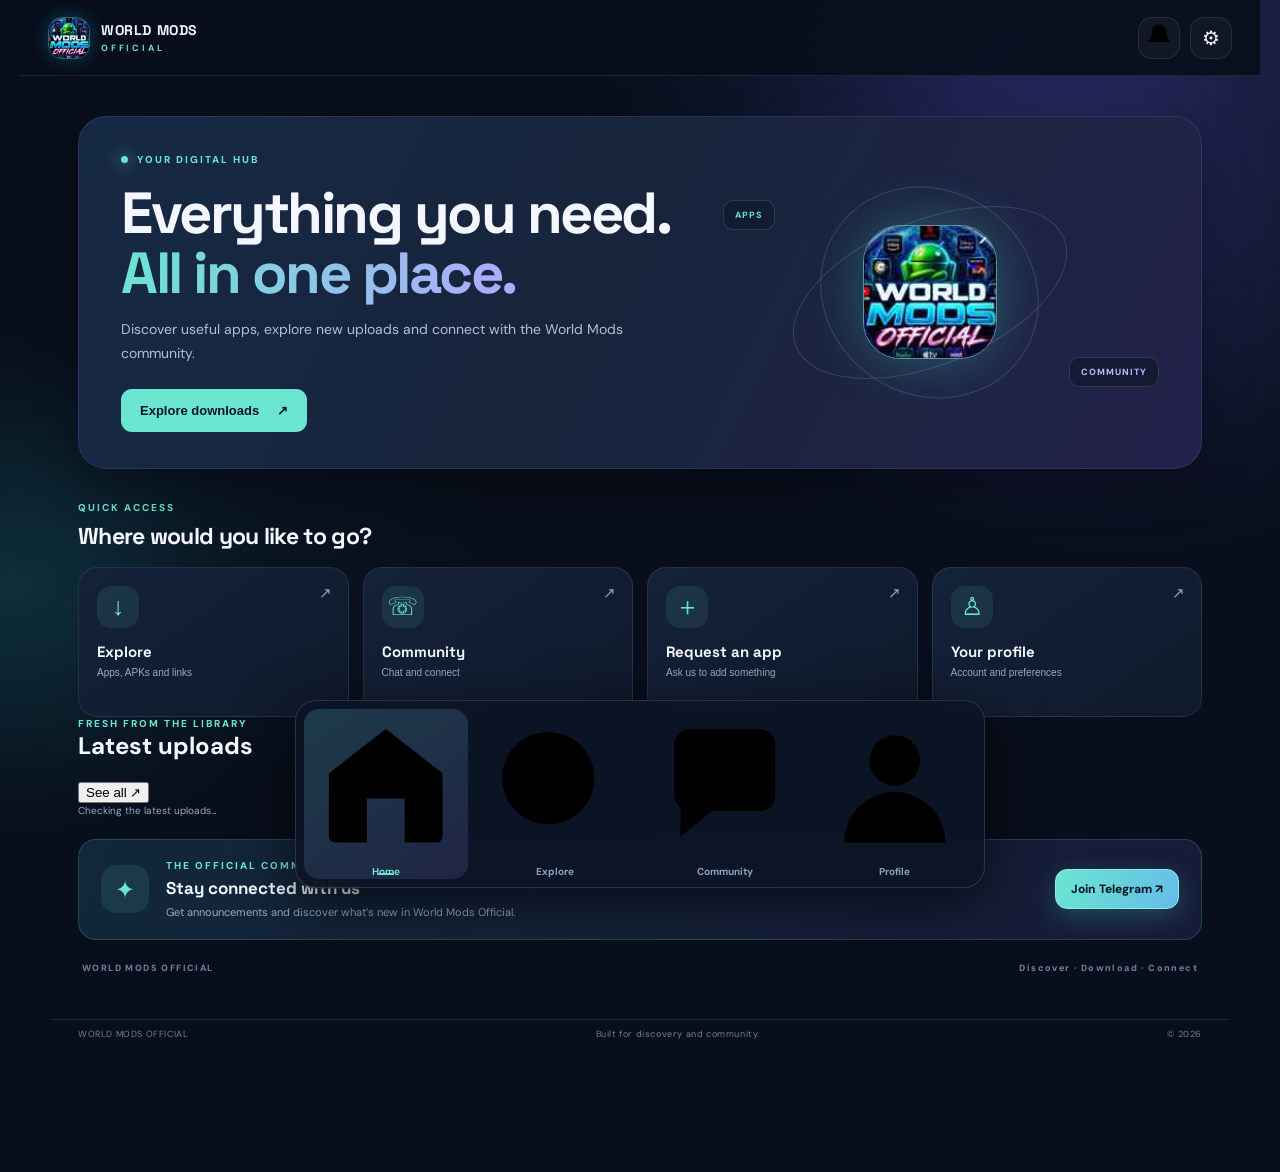
==== index.html @ 39378e42 "Add latest uploads and refined app navigation icons" ====
<!doctype html>
<html lang="en">
<head>
<meta charset="utf-8">
<meta name="viewport" content="width=device-width,initial-scale=1,viewport-fit=cover">
<meta name="theme-color" content="#0b1020">
<meta name="description" content="World Mods Official — discover apps, Android downloads, community and updates.">
<meta name="mobile-web-app-capable" content="yes">
<meta name="apple-mobile-web-app-capable" content="yes">
<meta name="apple-mobile-web-app-status-bar-style" content="black-translucent">
<title>World Mods Official</title>
<link rel="icon" href="favicon.svg" type="image/svg+xml">
<link rel="apple-touch-icon" href="icons/icon-192.png">
<link rel="manifest" href="./manifest.json">
<link rel="stylesheet" href="styles.css">
<link rel="stylesheet" href="pwa.css">
<link rel="stylesheet" href="community.css">
<link rel="stylesheet" href="app-shell.css?v=1">
</head>
<body class="app-experience">
<div class="glow glow-a"></div><div class="glow glow-b"></div>
<header class="app-topbar">
  <a class="app-brand" href="#home" aria-label="World Mods Official home" data-open-tab="home">
    <img src="favicon.svg" alt="" class="brand-avatar">
    <span><b>WORLD MODS</b><small>OFFICIAL</small></span>
  </a>
  <div class="topbar-actions">
    <button class="icon-action notification-action" id="top-notifications" type="button" aria-label="Open notifications" data-open-tab="profile"><svg viewBox="0 0 24 24" aria-hidden="true"><path d="M18 9a6 6 0 0 0-12 0c0 7-3 7-3 9h18c0-2-3-2-3-9M10 21h4"/></svg><span id="notification-count" class="notification-count" hidden></span></button>
    <button class="icon-action admin-shortcut" type="button" aria-label="Admin login" onclick="location.href='https://world-mods-official-api.ashut7836.workers.dev/admin'"><span>⚙</span></button>
    <button id="install-app" class="install-button" type="button" hidden>Install</button>
  </div>
</header>

<main class="app-main">
  <div id="global-shoutout" class="global-shoutout-host"></div>

  <section id="home-view" class="app-screen active" aria-labelledby="home-title">
    <div class="welcome-panel">
      <div class="welcome-copy">
        <span class="eyebrow"><i class="status-dot"></i> YOUR DIGITAL HUB</span>
        <h1 id="home-title">Everything you need.<br><span>All in one place.</span></h1>
        <p>Discover useful apps, explore new uploads and connect with the World Mods community.</p>
        <button class="primary-button" type="button" data-open-tab="explore">Explore downloads <span>↗</span></button>
      </div>
      <div class="welcome-art" aria-hidden="true">
        <div class="welcome-orbit orbit-one"></div><div class="welcome-orbit orbit-two"></div>
        <img src="favicon.svg" alt="" class="welcome-logo">
        <span class="orbit-label label-apps">APPS</span><span class="orbit-label label-community">COMMUNITY</span>
      </div>
    </div>

    <div class="section-heading">
      <div><span class="eyebrow">QUICK ACCESS</span><h2>Where would you like to go?</h2></div>
    </div>
    <div class="quick-grid">
      <button class="quick-tile" type="button" data-open-tab="explore"><span class="quick-icon">↓</span><b>Explore</b><small>Apps, APKs and links</small><span class="tile-arrow">↗</span></button>
      <button class="quick-tile" type="button" data-open-tab="community"><span class="quick-icon">☏</span><b>Community</b><small>Chat and connect</small><span class="tile-arrow">↗</span></button>
      <button class="quick-tile" type="button" data-open-tab="community" data-community-subtab="requests"><span class="quick-icon">＋</span><b>Request an app</b><small>Ask us to add something</small><span class="tile-arrow">↗</span></button>
      <button class="quick-tile" type="button" data-open-tab="profile"><span class="quick-icon">♙</span><b>Your profile</b><small>Account and preferences</small><span class="tile-arrow">↗</span></button>
    </div>

    <section class="home-latest">
      <div class="home-latest-heading"><div><span class="eyebrow">FRESH FROM THE LIBRARY</span><h2>Latest uploads</h2></div><button class="text-action" type="button" data-open-tab="explore">See all ↗</button></div>
      <div id="home-latest-list" class="home-latest-list"><p class="community-muted">Checking the latest uploads…</p></div>
    </section>
    <section class="home-highlight">
      <div class="highlight-icon">✦</div>
      <div class="highlight-copy"><span class="eyebrow">THE OFFICIAL COMMUNITY</span><h2>Stay connected with us</h2><p>Get announcements and discover what’s new in World Mods Official.</p></div>
      <a href="https://t.me/WORLDMODSOFFICIAI" target="_blank" rel="noopener noreferrer" class="telegram-join">Join Telegram ↗</a>
    </section>
    <div class="home-footnote"><span>WORLD MODS OFFICIAL</span><span>Discover · Download · Connect</span></div>
  </section>

  <section id="explore-view" class="app-screen" aria-labelledby="explore-title">
    <div class="screen-heading">
      <span class="eyebrow">DISCOVER SOMETHING NEW</span>
      <h1 id="explore-title">Explore <span>downloads.</span></h1>
      <p>Find apps, APKs, videos and useful links from the library.</p>
    </div>
    <section id="library" class="library">
      <div class="section-head"><div><div class="eyebrow">THE LIBRARY</div><h2>All uploads</h2><p class="muted">Search, filter and find what you need.</p></div><span id="item-count" class="count">Loading…</span></div>
      <div class="toolbar">
        <label class="search"><span>⌕</span><input id="search" type="search" placeholder="Search apps and videos…" autocomplete="off"></label>
        <div class="extra-filters"><label for="category-filter">Category</label><select id="category-filter"><option value="">All categories</option></select><label for="android-filter">Android</label><input id="android-filter" type="search" placeholder="e.g. 8.0+" autocomplete="off"></div>
        <label class="sort-label">Sort <select id="sort-items"><option value="newest">Newest</option><option value="popular">Most downloaded</option><option value="az">A–Z</option></select></label>
        <div class="filters"><button class="filter active" data-filter="all" type="button">All</button><button class="filter" data-filter="app" type="button">Apps</button><button class="filter" data-filter="video" type="button">Videos</button><button class="filter" data-filter="link" type="button">Links</button></div>
      </div>
      <div id="library-grid" class="grid"><div class="empty"><h3>Loading World Mods Official…</h3><p>Getting the latest uploads.</p></div></div>
    </section>
    <div class="safety">Download only files and apps you trust. World Mods Official does not independently certify third-party files.</div>
  </section>

  <section id="community-view" class="app-screen" aria-labelledby="community-title">
    <div class="screen-heading community-screen-heading"><span class="eyebrow">MEET · SHARE · REQUEST</span><h1 id="community-title">Community<span>.</span></h1><p>Connect with members and follow official updates.</p></div>
    <section id="community-auth" class="community-panel community-auth">
      <div class="eyebrow">MEMBER ACCESS</div><h2>Welcome to the community</h2><p>Log in or create an account to chat, request apps and follow your activity.</p>
      <div class="community-tabs"><button id="tab-login" class="active" type="button">Log in</button><button id="tab-register" type="button">Create account</button></div>
      <form id="community-auth-form">
        <div class="community-field"><label for="community-username">Username</label><input id="community-username" name="username" minlength="3" maxlength="20" pattern="[A-Za-z0-9_]+" autocomplete="username" required placeholder="YourUsername"></div>
        <div class="community-field"><label for="community-pin">Private 6-digit PIN</label><input id="community-pin" name="pin" type="password" inputmode="numeric" minlength="6" maxlength="6" pattern="[0-9]{6}" autocomplete="current-password" required placeholder="••••••"></div>
        <button id="auth-submit" class="community-primary" type="submit">Log in</button><p id="auth-status" class="community-status" role="status"></p>
      </form>
      <p class="community-muted">Keep your PIN private. Do not reuse a bank, phone or other important PIN.</p>
    </section>

    <section id="member-area" class="hidden">
      <div class="member-bar">
        <div class="member-id"><div id="member-avatar" class="member-avatar">M</div><div><strong id="member-name">Member</strong><small id="member-details">Member account</small></div><span id="member-role" class="role-chip">Member</span></div>
        <div class="community-actions"><a id="community-admin-link" class="community-secondary hidden" href="https://world-mods-official-api.ashut7836.workers.dev/community-admin">Admin tools</a><button id="community-logout" class="community-secondary" type="button">Log out</button></div>
      </div>

      <div class="community-subnav" role="tablist" aria-label="Community sections">
        <button class="community-subtab active" type="button" data-community-view="discussion">Discussion</button>
        <button class="community-subtab" type="button" data-community-view="requests">App requests</button>
        <button class="community-subtab" type="button" data-community-view="feedback">Report a problem</button>
      </div>

      <div id="community-discussion-view" class="community-subscreen active">
        <section class="community-panel chat-panel">
          <div class="community-section-title"><div><div class="eyebrow">PUBLIC ROOM</div><h2>Community chat</h2></div><span id="online-note" class="community-muted">Shared room</span></div>
          <p>Share questions, ideas and updates. Be respectful and never post private information.</p>
          <div id="chat-feed" class="chat-feed" aria-live="polite"><div class="chat-empty">Loading messages…</div></div>
          <form id="message-form" class="chat-composer"><div class="community-field"><label class="visually-hidden" for="message-text">Write a message</label><textarea id="message-text" maxlength="500" rows="2" placeholder="Write a message…" required></textarea></div><div class="composer-bottom"><span class="community-muted">500 characters max · 4-second cooldown</span><button id="send-message" class="community-primary" type="submit">Send ↗</button></div><p id="message-status" class="community-status" role="status"></p></form>
        </section>
      </div>

      <div id="community-requests-view" class="community-subscreen">
        <section class="community-panel"><div class="eyebrow">REQUEST BOARD</div><h2>Request an app</h2><p>Tell us what app or resource you are looking for. Requests are reviewed before anything is added.</p>
          <form id="request-form"><div class="community-field"><label for="request-title">App or resource name</label><input id="request-title" maxlength="120" required placeholder="App name"></div><div class="community-field"><label for="request-details">Details (optional)</label><textarea id="request-details" maxlength="500" rows="3" placeholder="Version, platform or details"></textarea></div><button class="community-primary" type="submit">Submit request</button><p id="request-status" class="community-status" role="status"></p></form>
          <div id="my-requests" class="my-requests"></div>
        </section>
      </div>

      <div id="community-feedback-view" class="community-subscreen">
        <section class="community-panel"><div class="eyebrow">HELP US IMPROVE</div><h2>Report a problem</h2><p>Report broken download links, incorrect app information or issues with the site. Do not include personal details.</p>
          <form id="problem-form"><div class="community-field"><label for="problem-title">What is the problem?</label><input id="problem-title" maxlength="120" required placeholder="Short description"></div><div class="community-field"><label for="problem-details">Details</label><textarea id="problem-details" maxlength="600" rows="4" required placeholder="Tell us what needs fixing"></textarea></div><button class="community-primary" type="submit">Send report</button><p id="problem-status" class="community-status" role="status"></p></form>
        </section>
      </div>
    </section>
  </section>

  <section id="profile-view" class="app-screen" aria-labelledby="profile-title">
    <div class="screen-heading"><span class="eyebrow">YOUR SPACE</span><h1 id="profile-title">Your <span>profile.</span></h1><p>Manage your account, preferences and official notifications.</p></div>
    <section id="profile-signin-card" class="profile-card profile-signin"><div class="profile-avatar">W</div><div><h2>Sign in to your account</h2><p>Join the community to manage your profile and notification preferences.</p><button class="community-primary" type="button" data-open-tab="community">Open community sign in</button></div></section>
    <section id="profile-account-card" class="profile-card hidden"><div class="profile-avatar" id="profile-avatar">M</div><div class="profile-account-copy"><span class="eyebrow">SIGNED IN MEMBER</span><h2 id="profile-username">Member</h2><p id="profile-account-meta">Community account</p><span class="role-chip" id="profile-role">Member</span></div><div class="profile-account-actions"><button class="community-secondary" type="button" data-open-tab="community">Community</button><a id="profile-admin-link" class="community-secondary hidden" href="https://world-mods-official-api.ashut7836.workers.dev/community-admin">Admin tools</a></div></section>

    <section class="profile-card">
      <div class="profile-section-head"><div><span class="eyebrow">YOUR PREFERENCES</span><h2>Notifications</h2><p>Choose which official updates appear in your notification centre on this device.</p></div><span class="profile-bell">♧</span></div>
      <div class="preference-list">
        <label class="preference-row"><span><b>New app uploads</b><small>When a new app or download is added</small></span><input id="pref-apps" type="checkbox" checked></label>
        <label class="preference-row"><span><b>Official shoutouts</b><small>Announcements published by the owner</small></span><input id="pref-shoutouts" type="checkbox" checked></label>
        <label class="preference-row"><span><b>Important app updates</b><small>Important catalogue and service updates</small></span><input id="pref-updates" type="checkbox" checked></label>
        <label class="preference-row"><span><b>Community discussions</b><small>Chat activity (off by default)</small></span><input id="pref-discussions" type="checkbox"></label>
      </div>
      <p id="preferences-status" class="community-status" role="status">Your choices are saved on this device.</p>
    </section>

    <section class="profile-card notification-card"><div class="profile-section-head"><div><span class="eyebrow">YOUR INBOX</span><h2>Notification centre</h2><p>Official announcements and upload alerts.</p></div><span class="profile-bell">✦</span></div><div id="notification-list"><p class="community-muted">Log in to view your notifications.</p></div></section>
    <div class="profile-note">Account security: keep your PIN private. Notifications are in-app only; browser or Android push notifications are not enabled yet.</div>
  </section>
</main>

<nav class="bottom-nav" aria-label="Main navigation">
  <button type="button" class="bottom-nav-item active" data-open-tab="home" aria-current="page"><svg class="nav-icon" viewBox="0 0 24 24" aria-hidden="true"><path d="m3 10 9-7 9 7v10a1 1 0 0 1-1 1h-5v-7H9v7H4a1 1 0 0 1-1-1z"/></svg><b>Home</b></button>
  <button type="button" class="bottom-nav-item" data-open-tab="explore"><svg class="nav-icon" viewBox="0 0 24 24" aria-hidden="true"><circle cx="10.8" cy="10.8" r="7.3"/><path d="m16.2 16.2 4.5 4.5M10.8 7v7.6M7 10.8h7.6"/></svg><b>Explore</b></button>
  <button type="button" class="bottom-nav-item" data-open-tab="community"><svg class="nav-icon" viewBox="0 0 24 24" aria-hidden="true"><path d="M4 5.5A2.5 2.5 0 0 1 6.5 3h11A2.5 2.5 0 0 1 20 5.5v8a2.5 2.5 0 0 1-2.5 2.5H10l-5 4v-4.5a2.5 2.5 0 0 1-1-2z"/></svg><b>Community</b></button>
  <button type="button" class="bottom-nav-item" data-open-tab="profile"><svg class="nav-icon" viewBox="0 0 24 24" aria-hidden="true"><circle cx="12" cy="8" r="4"/><path d="M4 21a8 8 0 0 1 16 0"/></svg><b>Profile</b></button>
</nav>

<footer class="app-footer"><span>WORLD MODS OFFICIAL</span><span>Built for discovery and community.</span><span>© <span id="year"></span></span></footer>
<script src="app.js?v=app-shell-1"></script>
<script src="community.js?v=app-shell-1"></script>
<script src="shoutout.js?v=2"></script>
<script src="app-shell.js?v=1"></script>
<script src="pwa.js?v=1"></script>
</body>
</html>
---- styles.css ----
@import url('https://fonts.googleapis.com/css2?family=DM+Sans:wght@400;500;600;700;800&family=Space+Grotesk:wght@500;600;700&display=swap');
:root{--bg:#0b1020;--panel:#141d32;--panel2:#1b2741;--text:#f4f7ff;--muted:#9ba8c2;--line:#ffffff19;--cyan:#69e5d0;--violet:#9b8cff;--good:#87e7bd;--danger:#ff929c}*{box-sizing:border-box}html{scroll-behavior:smooth}body{margin:0;background:var(--bg);color:var(--text);font-family:'DM Sans',sans-serif;min-height:100vh;overflow-x:hidden}a{color:inherit;text-decoration:none}.glow{position:absolute;z-index:-1;filter:blur(90px);opacity:.17;border-radius:50%;pointer-events:none}.glow-a{width:390px;height:390px;background:#6655ff;right:5%;top:30px}.glow-b{width:270px;height:270px;background:#20c6bb;left:-120px;top:450px}.topbar{height:76px;max-width:1180px;margin:auto;padding:0 28px;display:flex;align-items:center;justify-content:space-between;border-bottom:1px solid var(--line)}.brand{display:flex;align-items:center;gap:10px;font:600 17px 'Space Grotesk';letter-spacing:.4px}.brand b{color:var(--cyan)}.brand-icon{width:35px;height:35px;border-radius:11px;display:grid;place-items:center;background:linear-gradient(140deg,var(--cyan),var(--violet));color:#101528;font-size:21px;font-weight:800}.topbar nav{display:flex;align-items:center;gap:28px;color:var(--muted);font-size:13px;font-weight:700}.topbar nav a:hover{color:var(--text)}.nav-button{padding:10px 14px;border:1px solid var(--line);border-radius:10px;color:var(--text)}main{max-width:1124px;margin:auto;padding:0 28px}.hero{min-height:430px;display:grid;grid-template-columns:1fr 1fr;align-items:center;padding:45px 0}.eyebrow{font-size:10px;letter-spacing:2px;font-weight:800;color:var(--cyan);display:flex;align-items:center;gap:9px}.dot{width:7px;height:7px;border-radius:50%;background:var(--cyan);box-shadow:0 0 13px var(--cyan)}h1,h2,h3,p{margin-top:0}h1{font:700 clamp(49px,6vw,70px)/1.02 'Space Grotesk';letter-spacing:-3px;margin:20px 0}h1 span{background:linear-gradient(100deg,var(--cyan),#a69aff);background-clip:text;color:transparent}.hero-copy{max-width:430px;color:var(--muted);font-size:16px;line-height:1.7;margin-bottom:25px}.primary-button{display:inline-flex;gap:24px;align-items:center;background:var(--cyan);color:#091523;padding:14px 19px;border-radius:11px;font-size:13px;font-weight:800}.hero-art{height:320px;position:relative;display:grid;place-items:center}.ring{position:absolute;border:1px solid #b5c2eb33;border-radius:50%;transform:rotate(-18deg)}.ring-one{width:310px;height:180px}.ring-two{width:390px;height:240px;transform:rotate(42deg)}.app-card{width:175px;height:205px;border:1px solid #ffffff30;border-radius:27px;background:linear-gradient(145deg,#293653,#111a2f);box-shadow:0 24px 80px #0008;display:flex;flex-direction:column;align-items:center;justify-content:center;transform:rotate(-7deg)}.app-mark{width:82px;height:82px;border-radius:24px;display:grid;place-items:center;background:linear-gradient(140deg,var(--cyan),var(--violet));color:#10162a;font:800 28px 'Space Grotesk'}.mini-lines{display:flex;gap:5px;margin:17px 0 9px}.mini-lines i{height:4px;width:25px;border-radius:9px;background:#a5b3d5}.mini-lines i:nth-child(2){width:15px;background:var(--cyan)}.app-card small{font-size:9px;letter-spacing:2px;color:#c2cce0;font-weight:800}.float-tag{position:absolute;padding:10px 14px;border:1px solid #ffffff25;border-radius:11px;background:#172139e8;box-shadow:0 12px 30px #0005;font-size:11px;color:var(--cyan);font-weight:800}.tag-app{top:40px;left:12%}.tag-video{right:4%;top:100px;color:#b9aaff}.tag-link{bottom:30px;left:20%;color:#ffbd7a}.library{padding:42px 0 65px;border-top:1px solid var(--line)}.section-head{display:flex;align-items:end;justify-content:space-between;margin-bottom:23px}.section-head h2,.about h2{font:700 30px 'Space Grotesk';letter-spacing:-1px;margin:9px 0 7px}.muted{color:var(--muted);font-size:13px;line-height:1.7;margin:0}.count{font-size:11px;color:var(--muted);padding:8px 11px;border:1px solid var(--line);border-radius:20px;white-space:nowrap}.toolbar{display:flex;align-items:center;justify-content:space-between;gap:15px;margin-bottom:20px}.search{height:46px;display:flex;align-items:center;gap:10px;flex:1;max-width:460px;padding:0 14px;background:var(--panel);border:1px solid var(--line);border-radius:11px;color:var(--muted)}.search span{font-size:22px}.search input{width:100%;border:0;outline:0;background:transparent;color:var(--text);font:13px 'DM Sans'}.filters{display:flex;gap:4px;background:var(--panel);padding:4px;border:1px solid var(--line);border-radius:11px}.filter{border:0;background:transparent;color:var(--muted);padding:9px 14px;border-radius:8px;font:700 11px 'DM Sans';cursor:pointer}.filter.active{background:#293550;color:var(--text)}.grid{display:grid;grid-template-columns:repeat(3,minmax(0,1fr));gap:16px}.media-card{background:linear-gradient(150deg,#19243c,#10182a);border:1px solid var(--line);border-radius:16px;padding:17px;min-width:0}.card-top{display:flex;justify-content:space-between;align-items:center;margin-bottom:15px}.type-icon{width:42px;height:42px;border-radius:12px;display:grid;place-items:center;background:#69e5d018;color:var(--cyan);font-size:21px}.type-icon.video{background:#9b8cff1c;color:#b6aaff}.tag{font-size:9px;font-weight:800;letter-spacing:1px;color:var(--cyan);background:#69e5d014;padding:6px 9px;border-radius:20px}.tag.video{color:#b7aaff;background:#9b8cff16}.card-title{font:700 17px 'Space Grotesk';margin:0 0 7px;overflow-wrap:anywhere}.card-desc{font-size:12px;line-height:1.6;color:var(--muted);min-height:38px;margin:0 0 14px}.card-video{width:100%;aspect-ratio:16/9;background:#080d18;border-radius:10px;margin-bottom:12px}.card-meta{display:flex;justify-content:space-between;gap:8px;color:#8290ab;font-size:10px;border-top:1px solid var(--line);padding-top:11px;margin-bottom:13px}.card-action{display:block;width:100%;text-align:center;border-radius:9px;padding:11px;background:var(--cyan);color:#091523;font:800 11px 'DM Sans'}.empty{grid-column:1/-1;min-height:190px;border:1px dashed #ffffff30;border-radius:16px;display:flex;flex-direction:column;align-items:center;justify-content:center;text-align:center;padding:25px;color:var(--muted)}.empty h3{font:600 16px 'Space Grotesk';color:var(--text);margin:0 0 6px}.empty p{font-size:12px;margin:0}.setup-note{margin-top:15px;padding:13px;border:1px solid #e6b95a55;background:#e6b95a12;border-radius:10px;color:#e9d49d;font-size:12px}.hidden{display:none!important}.about{display:flex;gap:20px;align-items:flex-start;border:1px solid var(--line);border-radius:19px;padding:26px;background:linear-gradient(110deg,#172139,#121a2d);margin-bottom:58px}.about-symbol{width:44px;height:44px;flex:none;display:grid;place-items:center;border-radius:13px;background:#69e5d018;color:var(--cyan);font-size:23px}.about h2{font-size:22px}.about p{max-width:650px}footer{max-width:1124px;margin:auto;padding:20px 28px 16px;border-top:1px solid var(--line);display:flex;align-items:center;justify-content:space-between;gap:14px;color:#74819a;font-size:10px}.safety{text-align:center;padding:12px 18px;background:#0e1526;color:#8794ad;font-size:10px}.admin-wrap{max-width:760px;margin:42px auto;padding:0 22px}.admin-head{display:flex;justify-content:space-between;align-items:center;margin-bottom:20px}.admin-head a{color:var(--cyan);font-size:12px}.panel{background:var(--panel);border:1px solid var(--line);border-radius:18px;padding:24px;margin-bottom:18px}.panel h2{font:700 22px 'Space Grotesk';margin:0 0 7px}.panel>p{font-size:13px;color:var(--muted);line-height:1.6}.field{display:flex;flex-direction:column;gap:7px;margin-bottom:14px}.field label{font-size:11px;color:#bdc8dd;font-weight:700}.field input,.field textarea,.field select{width:100%;border:1px solid var(--line);border-radius:9px;padding:12px;background:#0c1324;color:var(--text);font:13px 'DM Sans';outline:0}.field textarea{min-height:85px;resize:vertical}.form-grid{display:grid;grid-template-columns:1fr 1fr;gap:13px}.full{grid-column:1/-1}.hint{font-size:10px;color:#8190aa;line-height:1.5}.button-row{display:flex;gap:10px;flex-wrap:wrap}.solid-btn,.outline-btn{border:0;border-radius:9px;padding:12px 16px;background:var(--cyan);color:#091523;font:800 12px 'DM Sans';cursor:pointer}.outline-btn{background:transparent;border:1px solid var(--line);color:var(--text)}.status{font-size:12px;color:var(--muted);margin-top:12px;min-height:18px}.status.error{color:var(--danger)}.status.success{color:var(--good)}.notice{font-size:11px;color:#e5be76;background:#e5be7610;border:1px solid #e5be7633;border-radius:9px;padding:12px;line-height:1.6;margin:12px 0}.admin-list{border-top:1px solid var(--line);margin-top:22px;padding-top:16px}.admin-item{display:flex;justify-content:space-between;gap:12px;align-items:center;padding:12px 0;border-bottom:1px solid var(--line)}.admin-item strong{display:block;font-size:12px}.admin-item small{color:var(--muted);font-size:10px}.delete-btn{background:#ff929c16;color:#ff9da6;border:1px solid #ff929c35;border-radius:8px;padding:8px 11px;font-size:10px;font-weight:700;cursor:pointer}
@media(max-width:760px){.hero{grid-template-columns:1fr;padding-top:48px}.hero-art{height:260px;max-width:470px;width:100%;margin:auto}.grid{grid-template-columns:repeat(2,minmax(0,1fr))}.section-head{align-items:flex-start;gap:12px}.about{margin-bottom:38px}footer{flex-wrap:wrap}.admin-wrap{margin:22px auto}}
@media(max-width:500px){.topbar{height:67px;padding:0 17px}.topbar nav{gap:12px;font-size:11px}.nav-button{padding:8px 10px}main{padding:0 17px}.hero{padding:42px 0 28px}h1{font-size:51px}.hero-copy{font-size:14px}.hero-art{height:230px}.ring-one{width:255px}.ring-two{width:310px}.app-card{transform:scale(.86) rotate(-7deg)}.tag-app{left:3%;top:20px}.tag-video{right:0;top:74px}.tag-link{left:12%;bottom:15px}.library{padding:33px 0 48px}.section-head h2{font-size:25px}.section-head .muted{font-size:11px}.count{font-size:9px;padding:7px 8px}.toolbar{align-items:stretch;flex-direction:column}.search{max-width:none}.filters{align-self:flex-start}.grid{grid-template-columns:1fr}.about{padding:19px;gap:13px}.about h2{font-size:19px}footer{padding:19px 17px;justify-content:flex-start}footer>span:nth-child(2){order:3;width:100%}.panel{padding:18px}.form-grid{grid-template-columns:1fr}.full{grid-column:auto}.admin-head{align-items:flex-start}}
.brand-avatar{width:42px;height:42px;object-fit:cover;border-radius:50%;border:1px solid #6ee7ff88;box-shadow:0 0 18px #12c8ff44}.hero-logo{width:min(260px,72%);aspect-ratio:1;object-fit:cover;border-radius:50%;border:2px solid #6ee7ff99;box-shadow:0 0 55px #00bfff55;z-index:2}.hero-art .ring{opacity:.35}@media(max-width:500px){.brand-avatar{width:36px;height:36px}.brand{font-size:14px;gap:8px}.hero-logo{width:190px}}


/* Featured Telegram community banner */
.telegram-feature{position:relative;isolation:isolate;overflow:hidden;margin:0 0 46px;border:1px solid #69e5d04a;border-radius:22px;background:linear-gradient(112deg,#12243a 0%,#182b49 48%,#24204a 100%);box-shadow:0 20px 55px #0004}
.telegram-motion{display:flex;align-items:center;gap:25px;white-space:nowrap;overflow:hidden;padding:10px 0;border-bottom:1px solid #ffffff16;background:#69e5d00c;color:#a9eee2;font-size:9px;font-weight:800;letter-spacing:2.2px}
.telegram-motion span{flex:none;animation:telegram-travel 20s linear infinite}
.telegram-motion span:nth-child(even){color:#b7aaff}
@keyframes telegram-travel{from{transform:translateX(0)}to{transform:translateX(-180px)}}
.telegram-content{position:relative;z-index:2;display:flex;align-items:center;gap:20px;padding:27px 30px}
.telegram-icon{width:62px;height:62px;flex:none;display:grid;place-items:center;border-radius:19px;background:linear-gradient(145deg,#43d5e8,#278acb);box-shadow:0 9px 30px #25a9d966}
.telegram-icon svg{width:33px;height:33px;fill:#fff}
.telegram-copy{min-width:0;flex:1}
.telegram-kicker{display:block;margin-bottom:7px;color:#83e8dc;font-size:9px;font-weight:800;letter-spacing:2px}
.telegram-copy h2{margin:0 0 6px;font:700 clamp(18px,2.6vw,27px)/1.1 'Space Grotesk';letter-spacing:-.7px}
.telegram-copy h2 strong{color:#83e8dc}
.telegram-copy p{margin:0;color:#b1bfd8;font-size:12px;line-height:1.6}
.telegram-join{display:inline-flex;align-items:center;justify-content:center;gap:15px;flex:none;padding:14px 19px;border:1px solid #8cefe3;border-radius:12px;background:linear-gradient(110deg,#69e5d0,#65bce9);color:#071725;font-size:12px;font-weight:800;box-shadow:0 7px 24px #39c9c044;transition:transform .2s ease,box-shadow .2s ease}
.telegram-join:hover{transform:translateY(-3px);box-shadow:0 12px 30px #39c9c066}
.telegram-shine{position:absolute;z-index:1;pointer-events:none;width:260px;height:260px;right:18%;top:-180px;border-radius:50%;background:#69e5d0;filter:blur(90px);opacity:.15;animation:telegram-glow 5s ease-in-out infinite alternate}
@keyframes telegram-glow{from{opacity:.09;transform:translateX(-30px)}to{opacity:.22;transform:translateX(35px)}}
@media(max-width:650px){.telegram-feature{margin-bottom:35px;border-radius:17px}.telegram-content{padding:21px 17px;gap:13px;flex-wrap:wrap}.telegram-icon{width:49px;height:49px;border-radius:15px}.telegram-icon svg{width:27px;height:27px}.telegram-copy{flex:1 1 calc(100% - 65px)}.telegram-copy h2{font-size:19px}.telegram-copy p{font-size:11px}.telegram-join{width:100%;margin-top:3px;padding:13px}.telegram-motion{font-size:8px;letter-spacing:1.7px}}
@media(prefers-reduced-motion:reduce){.telegram-motion span,.telegram-shine{animation:none}.telegram-join{transition:none}}


.global-shoutout-host{max-width:1180px;margin:0 auto;padding:12px 28px 0}.global-shoutout{position:relative;overflow:hidden;padding:15px 18px 13px;border:1px solid #45c8ea66;border-radius:14px;background:linear-gradient(110deg,#12253a,#191a37 72%,#162a39);box-shadow:0 8px 30px #0003}.global-shoutout:before{content:"";position:absolute;inset:-40% auto -40% -35%;width:30%;background:linear-gradient(90deg,transparent,#ffffff15,transparent);transform:skewX(-20deg);animation:shoutoutShine 8s linear infinite;pointer-events:none}@keyframes shoutoutShine{0%{left:-40%}55%,100%{left:140%}}.global-shoutout-top{display:flex;justify-content:space-between;align-items:center;gap:12px}.global-shoutout-top strong{font-size:10px;letter-spacing:1.3px;color:var(--cyan)}.global-shoutout p{font-size:13px;line-height:1.6;color:#f4f7ff;margin:8px 0 5px;white-space:pre-wrap;overflow-wrap:anywhere}.global-shoutout small{font-size:9px;color:var(--muted)}.shoutout-dismiss{border:1px solid var(--line);border-radius:8px;background:#ffffff08;color:var(--muted);padding:6px 9px;font-size:10px;cursor:pointer}.sort-label{display:flex;align-items:center;gap:7px;font-size:10px;color:var(--muted);white-space:nowrap}.sort-label select{border:1px solid var(--line);border-radius:8px;background:var(--panel);color:var(--text);padding:9px 10px;font:11px 'DM Sans'}.checksum{font-size:9px;color:var(--muted);line-height:1.5;word-break:break-all;margin:10px 0}.checksum button,.version-toggle{margin-top:6px;border:1px solid var(--line);background:transparent;color:var(--cyan);border-radius:7px;padding:6px 8px;font-size:9px;cursor:pointer}.version-list{margin-top:9px;padding:10px;border:1px solid var(--line);border-radius:9px;background:#0c1324}.version-list a{display:block;padding:7px 0;border-bottom:1px solid var(--line);font-size:10px;color:var(--cyan)}.version-list a:last-child{border-bottom:0}.version-list small{display:block;color:var(--muted);margin-top:3px}.download-count{font-size:9px;color:var(--muted)}
@media(max-width:760px){.global-shoutout-host{padding:10px 17px 0}}@media(max-width:500px){.global-shoutout{padding:12px}.global-shoutout p{font-size:12px}.sort-label{justify-content:space-between}.sort-label select{flex:1}.toolbar{gap:10px}}

.extra-filters{display:flex;align-items:center;gap:7px;flex-wrap:wrap;color:var(--muted);font-size:10px}.extra-filters select,.extra-filters input{border:1px solid var(--line);border-radius:8px;background:var(--panel);color:var(--text);padding:9px 10px;font:11px 'DM Sans';min-width:110px}.extra-filters input{width:115px}.extra-filters label{white-space:nowrap}@media(max-width:760px){.extra-filters{width:100%}.extra-filters select{flex:1}.extra-filters input{flex:1;min-width:90px}}
---- pwa.css ----
.install-button{font:700 11px 'DM Sans';cursor:pointer;background:#69e5d018;color:var(--cyan)}.install-button[hidden]{display:none!important}@media(max-width:500px){.topbar nav{gap:7px}.install-button{padding:8px 8px;font-size:10px}}
---- community.css ----
.community-page{max-width:1124px;margin:0 auto;padding:30px 28px 70px}.community-hero{padding:30px;border:1px solid var(--line);border-radius:20px;background:linear-gradient(125deg,#17243d,#121a2e);margin-bottom:22px}.community-hero h1{font-size:clamp(34px,5vw,48px);letter-spacing:-1.8px;margin:10px 0}.community-hero p{color:var(--muted);line-height:1.7;max-width:700px}.community-grid{display:grid;grid-template-columns:minmax(0,1.45fr) minmax(260px,.8fr);gap:18px;align-items:start}.community-panel{background:var(--panel);border:1px solid var(--line);border-radius:17px;padding:20px;margin-bottom:18px;min-width:0}.community-panel h2{font:700 20px 'Space Grotesk';margin:0 0 7px}.community-panel>p{font-size:12px;color:var(--muted);line-height:1.6}.community-auth{max-width:520px;margin:20px auto}.community-tabs{display:flex;gap:7px;margin:15px 0}.community-tabs button,.community-secondary{background:transparent;border:1px solid var(--line);color:var(--text);border-radius:9px;padding:9px 13px;font-weight:700;font-size:11px;cursor:pointer}.community-tabs button.active{background:var(--panel2);border-color:#69e5d055;color:var(--cyan)}.community-field{display:flex;flex-direction:column;gap:7px;margin:12px 0}.community-field label{font-size:11px;color:#bdc8dd;font-weight:700}.community-field input,.community-field textarea,.community-field select{width:100%;border:1px solid var(--line);border-radius:9px;padding:12px;background:#0c1324;color:var(--text);font:13px 'DM Sans';outline:0}.community-field textarea{min-height:85px;resize:vertical}.community-primary{border:0;border-radius:9px;padding:12px 16px;background:var(--cyan);color:#091523;font:800 12px 'DM Sans';cursor:pointer}.community-primary:disabled{opacity:.55;cursor:wait}.community-status{font-size:12px;color:var(--muted);min-height:18px;margin-top:10px}.community-status.error{color:var(--danger)}.community-status.success{color:var(--good)}.member-bar{display:flex;align-items:center;justify-content:space-between;gap:12px;padding:14px;border:1px solid var(--line);border-radius:12px;background:#10182a;margin-bottom:17px}.member-id{display:flex;align-items:center;gap:11px;min-width:0}.member-avatar{width:40px;height:40px;flex:none;border-radius:50%;display:grid;place-items:center;background:linear-gradient(140deg,#69e5d0,#9b8cff);color:#0b1020;font-weight:900}.member-id strong{display:block;font-size:13px}.member-id small{display:block;color:var(--muted);font-size:10px;margin-top:3px}.role-chip{display:inline-block;border:1px solid #69e5d055;color:var(--cyan);border-radius:20px;padding:4px 8px;font-size:9px;font-weight:800;text-transform:uppercase}.chat-feed{display:flex;flex-direction:column;gap:10px;max-height:520px;overflow:auto;padding:3px 2px 12px}.chat-message{padding:12px;border:1px solid var(--line);border-radius:12px;background:#10182a}.chat-message-head{display:flex;align-items:center;gap:8px;flex-wrap:wrap;margin-bottom:7px}.chat-message-head strong{font-size:11px}.chat-message-head time{font-size:9px;color:var(--muted);margin-left:auto}.chat-message-body{font-size:12px;line-height:1.6;white-space:pre-wrap;overflow-wrap:anywhere;color:#e6edfb}.chat-actions{display:flex;gap:7px;margin-top:9px}.chat-actions button{padding:5px 8px;border-radius:7px;border:1px solid var(--line);background:transparent;color:var(--muted);font-size:9px;cursor:pointer}.chat-empty{padding:28px;text-align:center;border:1px dashed var(--line);border-radius:12px;color:var(--muted);font-size:12px}.notice-row,.request-row{padding:11px 0;border-bottom:1px solid var(--line)}.notice-row:last-child,.request-row:last-child{border-bottom:0}.notice-row strong,.request-row strong{display:block;font-size:12px}.notice-row p,.request-row p{font-size:11px;color:var(--muted);line-height:1.5;margin:5px 0}.notice-row small,.request-row small{font-size:9px;color:var(--muted)}.status-chip{display:inline-block;border-radius:20px;padding:4px 8px;background:#69e5d018;color:var(--cyan);font-size:9px;font-weight:800;text-transform:uppercase}.community-muted{color:var(--muted);font-size:10px;line-height:1.6}.hidden{display:none!important}.community-actions{display:flex;gap:8px;flex-wrap:wrap;align-items:center}.community-section-title{display:flex;align-items:center;justify-content:space-between;gap:12px;margin-bottom:10px}@media(max-width:760px){.community-grid{grid-template-columns:1fr}.community-page{padding:22px 17px 55px}.community-hero{padding:22px}.community-hero h1{font-size:36px}.member-bar{align-items:flex-start}.community-panel{padding:17px}}
---- app-shell.css ----
:root{
  --app-bg:#080e1b;--app-panel:#111c2f;--app-panel-soft:#17243b;--app-line:#ffffff17;
  --app-text:#f4f7ff;--app-muted:#9aaac4;--app-cyan:#69e5d0;--app-violet:#9b8cff;
  --app-shadow:0 18px 48px #0005
}
html{scroll-behavior:smooth;scroll-padding-top:90px}
body.app-experience{background:radial-gradient(ellipse at 88% 0%,#20234b 0,transparent 34%),radial-gradient(ellipse at 0% 50%,#12334444 0,transparent 30%),var(--app-bg);color:var(--app-text);min-height:100dvh;padding-bottom:calc(110px + env(safe-area-inset-bottom))}
.app-topbar{position:sticky;top:0;z-index:50;height:76px;max-width:1240px;margin:auto;padding:0 28px;display:flex;align-items:center;justify-content:space-between;border-bottom:1px solid var(--app-line);background:#080e1bdf;backdrop-filter:blur(20px)}
.app-brand{display:flex;align-items:center;gap:11px;min-width:0}
.app-brand img{width:42px;height:42px;border-radius:14px;object-fit:cover;border:1px solid #69e5d066}
.app-brand span{display:flex;flex-direction:column;font:700 14px 'Space Grotesk';letter-spacing:.6px}
.app-brand b{color:#f4f7ff}.app-brand small{font:700 9px 'DM Sans';letter-spacing:2.8px;color:var(--app-cyan);margin-top:3px}
.topbar-actions{display:flex;align-items:center;gap:10px}
.icon-action{width:42px;height:42px;border:1px solid var(--app-line);border-radius:14px;background:#ffffff08;color:var(--app-text);font-size:20px;cursor:pointer}
.icon-action:hover{border-color:#69e5d077;background:#69e5d018}
.install-button{border:0;border-radius:12px;background:var(--app-cyan);color:#071522;padding:11px 15px;font-size:12px;font-weight:800;cursor:pointer}
.app-main{max-width:1180px;margin:0 auto;padding:22px 28px 130px}
.app-screen{display:none;animation:screen-in .22s ease both}
.app-screen.active{display:block}
@keyframes screen-in{from{opacity:.35;transform:translateY(5px)}to{opacity:1;transform:none}}
.global-shoutout-host{max-width:none;margin:0 0 18px;padding:0}
.global-shoutout{border-radius:16px}
.welcome-panel{position:relative;overflow:hidden;display:grid;grid-template-columns:1.1fr .9fr;align-items:center;gap:18px;min-height:330px;padding:36px 42px;border:1px solid #8f9aff25;border-radius:28px;background:linear-gradient(116deg,#162944 0%,#17243c 48%,#24214a 100%);box-shadow:var(--app-shadow)}
.welcome-copy{position:relative;z-index:2;max-width:570px}
.status-dot{width:7px;height:7px;border-radius:50%;background:var(--app-cyan);box-shadow:0 0 15px var(--app-cyan);display:inline-block}
.welcome-copy h1,.screen-heading h1{font:700 clamp(37px,5vw,58px)/1.04 'Space Grotesk';letter-spacing:-2.5px;margin:17px 0 13px}
.welcome-copy h1 span,.screen-heading h1 span{background:linear-gradient(100deg,var(--app-cyan),#b2a7ff);background-clip:text;color:transparent}
.welcome-copy p,.screen-heading>p{max-width:525px;color:#b1bfd7;font-size:14px;line-height:1.75;margin:0 0 23px}
.welcome-copy .primary-button{border:0;cursor:pointer;gap:18px}
.welcome-art{position:relative;height:245px;display:grid;place-items:center}
.welcome-logo{position:relative;z-index:2;width:134px;height:134px;object-fit:cover;border-radius:37px;border:1px solid #9df6ea88;box-shadow:0 0 55px #43d7c855}
.welcome-orbit{position:absolute;border:1px solid #a6b7ed35;border-radius:50%;transform:rotate(-22deg)}
.orbit-one{width:290px;height:145px}.orbit-two{width:225px;height:205px;transform:rotate(35deg)}
.orbit-label{position:absolute;z-index:3;padding:8px 11px;border:1px solid #ffffff22;border-radius:10px;background:#111b30d9;color:var(--app-cyan);font-size:9px;font-weight:800;letter-spacing:1px}
.label-apps{top:30px;left:5%}.label-community{right:0;bottom:28px;color:#c0b6ff}
.section-heading{display:flex;align-items:end;justify-content:space-between;margin:32px 0 16px}
.section-heading h2{font:700 23px 'Space Grotesk';letter-spacing:-.7px;margin:7px 0 0}
.quick-grid{display:grid;grid-template-columns:repeat(4,minmax(0,1fr));gap:14px}
.quick-tile{position:relative;min-height:150px;padding:18px;text-align:left;border:1px solid var(--app-line);border-radius:19px;background:linear-gradient(145deg,#14223a,#0f192b);color:var(--app-text);display:flex;flex-direction:column;align-items:flex-start;gap:6px;cursor:pointer;transition:transform .18s ease,border-color .18s ease,background .18s ease}
.quick-tile:hover{transform:translateY(-3px);border-color:#69e5d077;background:linear-gradient(145deg,#1a3047,#131b34)}
.quick-icon{width:42px;height:42px;border-radius:14px;display:grid;place-items:center;background:#69e5d018;color:var(--app-cyan);font-size:25px;margin-bottom:8px}
.quick-tile b{font:700 15px 'Space Grotesk'}.quick-tile small{font-size:10px;color:var(--app-muted)}
.tile-arrow{position:absolute;right:16px;top:16px;color:#8fa0bc;font-size:15px}
.home-highlight{display:flex;align-items:center;gap:17px;margin-top:20px;padding:19px 22px;border:1px solid #69e5d02e;border-radius:18px;background:linear-gradient(110deg,#12273a,#171b38)}
.highlight-icon{width:48px;height:48px;flex:none;display:grid;place-items:center;border-radius:15px;background:#69e5d019;color:var(--app-cyan);font-size:24px}
.highlight-copy{flex:1;min-width:0}.highlight-copy h2{font:700 17px 'Space Grotesk';margin:5px 0}.highlight-copy p{font-size:11px;color:var(--app-muted);margin:0;line-height:1.5}
.home-highlight .telegram-join{padding:11px 15px}
.home-footnote{display:flex;justify-content:space-between;gap:12px;padding:22px 4px 0;color:#71819d;font-size:9px;letter-spacing:1.4px;font-weight:800}
.screen-heading{padding:25px 3px 8px;margin-bottom:8px}
.screen-heading h1{font-size:clamp(36px,5vw,51px);margin:10px 0}
.screen-heading>p{margin-bottom:0}
#explore-view .library{border:0;padding:18px 0 10px}
#explore-view .section-head h2{font-size:25px}
#explore-view .toolbar{align-items:stretch;flex-wrap:wrap}
#explore-view .search{max-width:500px;min-width:240px}
#explore-view .extra-filters{display:flex;align-items:center;gap:7px;flex-wrap:wrap;color:var(--app-muted);font-size:10px}
#explore-view .extra-filters input,#explore-view .extra-filters select,#explore-view .sort-label select{border:1px solid var(--app-line);background:#111b2e;color:var(--app-text);padding:10px;border-radius:10px;min-width:90px}
#explore-view .extra-filters input{width:104px}
#explore-view .filters{align-self:center}
#explore-view .grid{grid-template-columns:repeat(3,minmax(0,1fr))}
#explore-view .media-card{border-radius:18px;background:linear-gradient(150deg,#17253d,#10192a);box-shadow:0 10px 28px #0002}
#explore-view .card-action{border-radius:11px}
#explore-view .safety{border-radius:13px;background:#151e31;margin-top:20px}
.community-screen-heading{padding-bottom:8px}
#community-auth.community-auth{max-width:540px;margin:16px 0;padding:26px;background:linear-gradient(145deg,#15243c,#111a2d);border-radius:20px}
#community-auth .community-primary{min-height:44px}
.member-bar{background:#111c2f;border:1px solid var(--app-line);border-radius:17px;padding:15px 17px}
.community-subnav{display:flex;gap:8px;padding:6px;border:1px solid var(--app-line);border-radius:15px;background:#0f192a;margin:0 0 15px;overflow:auto}
.community-subtab{flex:1;min-width:max-content;border:0;border-radius:10px;padding:12px 15px;background:transparent;color:var(--app-muted);font:700 11px 'DM Sans';cursor:pointer}
.community-subtab.active{background:#263c54;color:var(--app-cyan);box-shadow:inset 0 0 0 1px #69e5d044}
.community-subscreen{display:none}
.community-subscreen.active{display:block}
.community-panel{background:linear-gradient(145deg,#142139,#10192b);border:1px solid var(--app-line);border-radius:19px;padding:22px}
.chat-panel{display:flex;flex-direction:column;min-height:570px}
.chat-feed{height:min(55dvh,560px);min-height:340px;max-height:none;overflow-y:auto;overscroll-behavior:contain;padding:7px 4px 16px}
.chat-message{border-radius:15px;padding:13px 15px;background:#0c1729;border-color:#ffffff12}
.chat-message-body{font-size:13px;line-height:1.65}
.chat-message-head strong{font-size:12px}
.chat-message-head time{font-size:10px}
.chat-composer{position:sticky;bottom:0;margin:0 -2px;padding:10px 2px 0;background:linear-gradient(180deg,#14213900,#142139 20%)}
.chat-composer .community-field{margin:0}
.chat-composer textarea{min-height:58px;resize:vertical;background:#0b1527;border-radius:13px;padding:13px}
.composer-bottom{display:flex;align-items:center;justify-content:space-between;gap:10px;margin-top:8px}
.composer-bottom .community-primary{min-width:108px;min-height:42px}
.community-panel h2{font-size:23px}
.my-requests{margin-top:19px;border-top:1px solid var(--app-line);padding-top:13px}
.profile-card{display:flex;align-items:flex-start;gap:18px;margin:0 0 16px;padding:22px;border:1px solid var(--app-line);border-radius:19px;background:linear-gradient(145deg,#142139,#10192b)}
.profile-signin{align-items:center}
.profile-avatar{width:57px;height:57px;flex:none;border-radius:19px;display:grid;place-items:center;background:linear-gradient(145deg,var(--app-cyan),var(--app-violet));color:#081525;font:800 22px 'Space Grotesk'}
.profile-card h2{font:700 19px 'Space Grotesk';margin:0 0 7px}
.profile-card p{color:var(--app-muted);font-size:11px;line-height:1.6;margin:0 0 12px}
.profile-account-copy{flex:1;min-width:0}
.profile-account-copy .eyebrow{margin-bottom:8px}
.profile-account-actions{display:flex;gap:8px;flex-wrap:wrap}
.profile-section-head{display:flex;justify-content:space-between;align-items:flex-start;gap:15px;margin-bottom:12px}
.profile-section-head h2{margin:7px 0 6px}
.profile-bell{width:41px;height:41px;flex:none;display:grid;place-items:center;border-radius:14px;background:#69e5d018;color:var(--app-cyan);font-size:21px}
.preference-list{border-top:1px solid var(--app-line)}
.preference-row{display:flex;align-items:center;justify-content:space-between;gap:20px;padding:15px 2px;border-bottom:1px solid var(--app-line);cursor:pointer}
.preference-row span{display:flex;flex-direction:column;gap:5px}
.preference-row b{font-size:12px}.preference-row small{color:var(--app-muted);font-size:10px}
.preference-row input{appearance:none;width:45px;height:26px;flex:none;border:1px solid #ffffff30;border-radius:30px;background:#344158;position:relative;cursor:pointer;transition:background .18s ease}
.preference-row input:before{content:"";position:absolute;width:18px;height:18px;left:3px;top:3px;background:#f4f7ff;border-radius:50%;transition:transform .18s ease}
.preference-row input:checked{background:#36bba8;border-color:#69e5d0}
.preference-row input:checked:before{transform:translateX(19px);background:#071923}
.notification-card{display:block}
.notification-card .notice-row{padding:14px 8px;border-bottom:1px solid var(--app-line)}
.notification-card .notice-row strong{font:700 13px 'Space Grotesk'}
.notification-card .notice-row p{font-size:11px}
.profile-note{padding:13px 16px;border:1px solid #e6bd6e2b;border-radius:13px;background:#e6bd6e0c;color:#b9a97f;font-size:10px;line-height:1.6}
.app-footer{max-width:1180px;margin:-85px auto 0;padding:8px 28px 22px;display:flex;justify-content:space-between;gap:15px;color:#71819d;font-size:9px;letter-spacing:.6px}
.visually-hidden{position:absolute;width:1px;height:1px;padding:0;margin:-1px;overflow:hidden;clip:rect(0,0,0,0);white-space:nowrap;border:0}
.bottom-nav{position:fixed;z-index:80;left:50%;bottom:calc(12px + env(safe-area-inset-bottom));transform:translateX(-50%);width:min(690px,calc(100% - 32px));min-height:77px;padding:8px;display:grid;grid-template-columns:repeat(4,1fr);gap:6px;border:1px solid #ffffff22;border-radius:21px;background:#0c1526ed;backdrop-filter:blur(22px);box-shadow:0 16px 55px #0009}
.bottom-nav-item{position:relative;display:flex;flex-direction:column;align-items:center;justify-content:center;gap:4px;min-width:0;border:0;border-radius:15px;background:transparent;color:#92a1bb;cursor:pointer}
.bottom-nav-item b{font:700 10px 'DM Sans'}
.nav-symbol{font-size:24px;line-height:1}
.bottom-nav-item.active{background:linear-gradient(145deg,#1d3b4a,#202445);color:var(--app-cyan)}
.bottom-nav-item.active:after{content:"";position:absolute;bottom:4px;width:16px;height:2px;border-radius:2px;background:var(--app-cyan)}
.app-main .hidden{display:none!important}
@media(max-width:800px){
 .app-main{padding-left:19px;padding-right:19px}
 .welcome-panel{padding:28px 25px;min-height:300px}
 #explore-view .grid{grid-template-columns:repeat(2,minmax(0,1fr))}
 .quick-grid{grid-template-columns:repeat(2,minmax(0,1fr))}
 .quick-tile{min-height:136px}
 .app-footer{padding-left:19px;padding-right:19px}
}
@media(max-width:560px){
 body.app-experience{padding-bottom:calc(105px + env(safe-area-inset-bottom))}
 .app-topbar{height:65px;padding:0 15px}
 .app-brand img{width:37px;height:37px;border-radius:12px}
 .app-brand span{font-size:12px}
 .app-brand small{font-size:8px}
 .icon-action{width:38px;height:38px;border-radius:12px}
 .app-main{padding:14px 14px 115px}
 .welcome-panel{display:block;padding:25px 22px 14px;min-height:0;border-radius:22px}
 .welcome-copy h1{font-size:39px;letter-spacing:-1.9px;margin:14px 0 11px}
 .welcome-copy p{font-size:12px;max-width:340px}
 .welcome-copy .primary-button{padding:12px 15px}
 .welcome-art{height:168px;margin-top:2px}
 .welcome-logo{width:91px;height:91px;border-radius:25px}
 .orbit-one{width:235px;height:110px}.orbit-two{width:185px;height:150px}
 .label-apps{top:15px;left:8%}.label-community{right:4%;bottom:11px}
 .section-heading{margin:26px 0 13px}.section-heading h2{font-size:19px}
 .quick-grid{gap:10px}
 .quick-tile{min-height:125px;padding:14px;border-radius:16px}
 .quick-icon{width:36px;height:36px;border-radius:12px;font-size:22px;margin-bottom:5px}
 .quick-tile b{font-size:13px}.quick-tile small{font-size:9px}
 .home-highlight{align-items:flex-start;flex-wrap:wrap;padding:16px;gap:12px}
 .highlight-icon{width:40px;height:40px;border-radius:13px}
 .highlight-copy{flex:1 1 calc(100% - 55px)}
 .highlight-copy h2{font-size:15px}.highlight-copy p{font-size:10px}
 .home-highlight .telegram-join{width:100%;margin:0}
 .home-footnote{font-size:8px;letter-spacing:.8px}
 .screen-heading{padding:18px 2px 5px}
 .screen-heading h1{font-size:37px;letter-spacing:-1.8px}
 .screen-heading>p{font-size:11px}
 #explore-view .library{padding-top:12px}
 #explore-view .section-head h2{font-size:21px}
 #explore-view .toolbar{gap:10px}
 #explore-view .search{max-width:none;min-width:0;width:100%}
 #explore-view .extra-filters{width:100%;font-size:9px}
 #explore-view .extra-filters select{flex:1}
 #explore-view .sort-label{font-size:10px}
 #explore-view .filters{width:100%;justify-content:space-between}
 #explore-view .filter{flex:1;padding:10px 7px}
 #explore-view .grid{grid-template-columns:1fr}
 #explore-view .media-card{padding:16px}
 #community-auth.community-auth{padding:20px;margin:12px 0}
 .member-bar{flex-direction:column;gap:13px;padding:13px}
 .member-bar .community-actions{width:100%;justify-content:space-between}
 .community-subnav{gap:4px;padding:4px;border-radius:13px}
 .community-subtab{font-size:10px;padding:11px 10px}
 .community-panel{padding:16px;border-radius:16px}
 .chat-panel{min-height:0}
 .chat-feed{height:calc(100dvh - 345px);min-height:250px;padding-bottom:12px}
 .chat-message{padding:11px}
 .composer-bottom .community-muted{font-size:9px}
 .profile-card{padding:17px;gap:13px}
 .profile-signin{align-items:flex-start}
 .profile-avatar{width:47px;height:47px;border-radius:15px}
 .profile-card h2{font-size:16px}
 .profile-account-card{flex-wrap:wrap}
 .profile-account-actions{width:100%}
 .profile-section-head p{max-width:270px}
 .preference-row{padding:13px 0;gap:12px}
 .preference-row b{font-size:11px}.preference-row small{font-size:9px}
 .bottom-nav{width:calc(100% - 18px);min-height:70px;bottom:calc(7px + env(safe-area-inset-bottom));padding:6px;border-radius:18px;gap:3px}
 .bottom-nav-item{border-radius:13px;gap:3px}
 .nav-symbol{font-size:22px}.bottom-nav-item b{font-size:9px}
 .app-footer{display:none}
}
@media(prefers-reduced-motion:reduce){.app-screen{animation:none}.quick-tile{transition:none}}
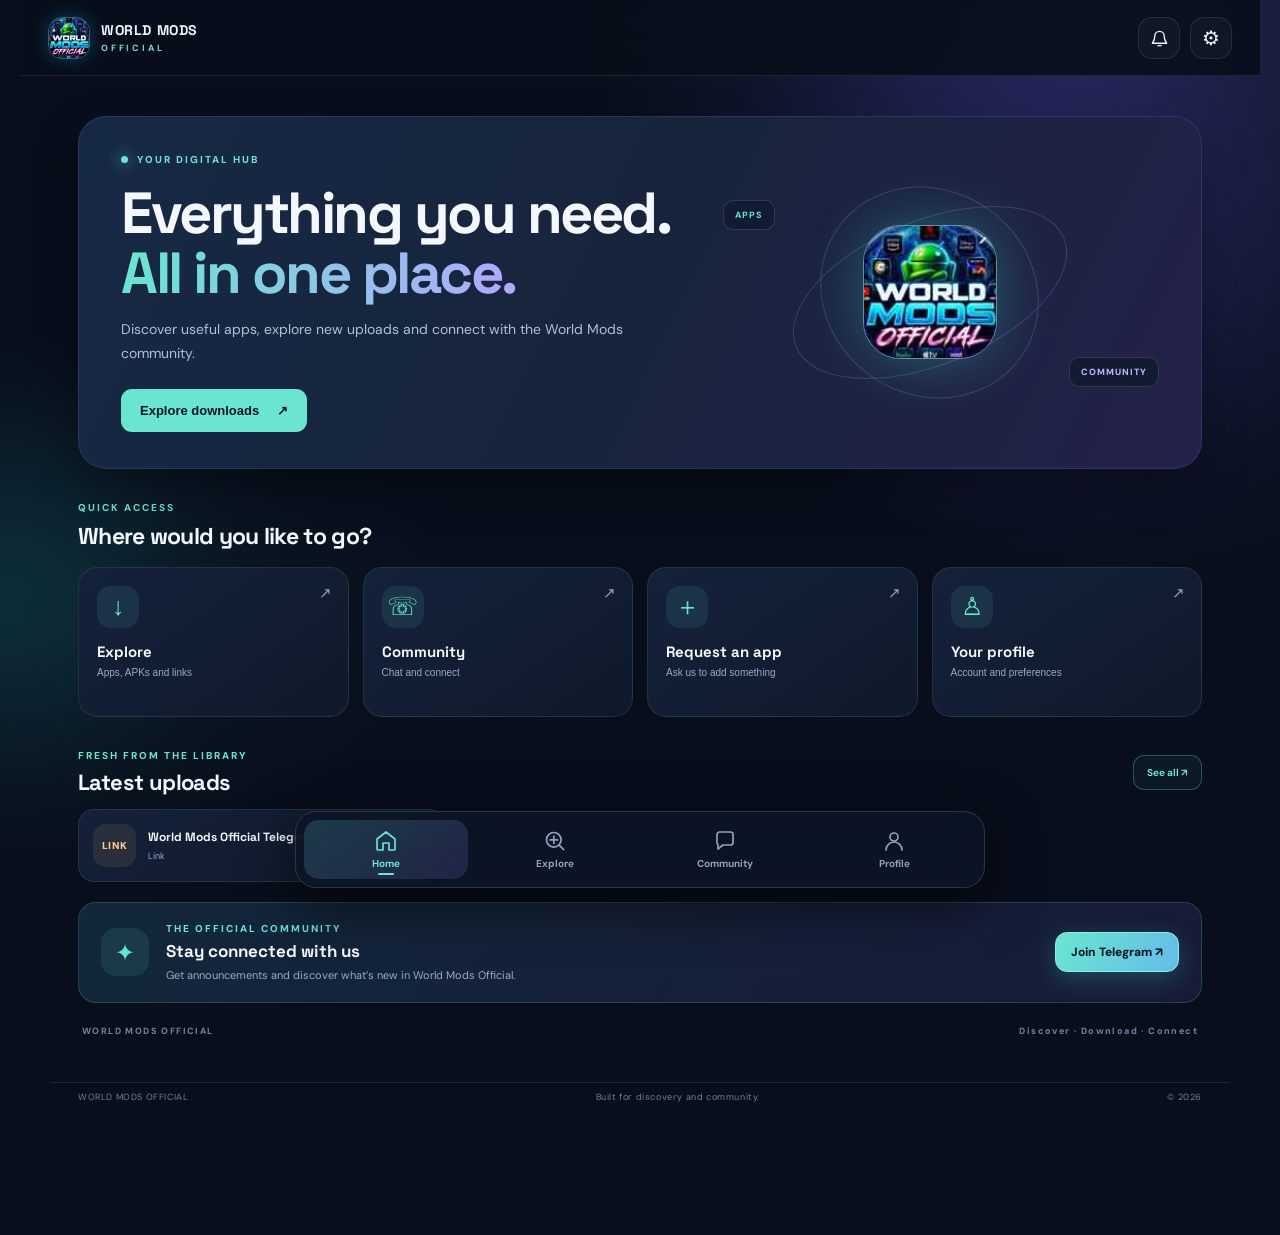
==== commit fbb9513f: "Bump app assets for reliable cache refresh" ====
--- a/index.html
+++ b/index.html
@@ -15,7 +15,7 @@
 <link rel="stylesheet" href="styles.css">
 <link rel="stylesheet" href="pwa.css">
 <link rel="stylesheet" href="community.css">
-<link rel="stylesheet" href="app-shell.css?v=1">
+<link rel="stylesheet" href="app-shell.css?v=2">
 </head>
 <body class="app-experience">
 <div class="glow glow-a"></div><div class="glow glow-b"></div>
@@ -168,8 +168,8 @@
 </nav>
 
 <footer class="app-footer"><span>WORLD MODS OFFICIAL</span><span>Built for discovery and community.</span><span>© <span id="year"></span></span></footer>
-<script src="app.js?v=app-shell-1"></script>
-<script src="community.js?v=app-shell-1"></script>
+<script src="app.js?v=2"></script>
+<script src="community.js?v=2"></script>
 <script src="shoutout.js?v=2"></script>
 <script src="app-shell.js?v=1"></script>
 <script src="pwa.js?v=1"></script>
--- a/app-shell.css
+++ b/app-shell.css
@@ -191,3 +191,24 @@
  .app-footer{display:none}
 }
 @media(prefers-reduced-motion:reduce){.app-screen{animation:none}.quick-tile{transition:none}}
+
+.home-latest{margin-top:32px}
+.home-latest-heading{display:flex;align-items:center;justify-content:space-between;gap:15px;margin-bottom:13px}
+.home-latest-heading h2{font:700 22px 'Space Grotesk';letter-spacing:-.6px;margin:6px 0 0}
+.text-action{border:1px solid #69e5d04a;background:#69e5d00c;color:var(--app-cyan);border-radius:11px;padding:10px 13px;font:700 10px 'DM Sans';cursor:pointer}
+.home-latest-list{display:grid;grid-template-columns:repeat(3,minmax(0,1fr));gap:12px}
+.home-latest-item{display:flex;align-items:center;gap:12px;min-width:0;padding:14px;border:1px solid var(--app-line);border-radius:16px;background:linear-gradient(145deg,#142139,#10192b)}
+.home-latest-icon{width:43px;height:43px;flex:none;display:grid;place-items:center;border-radius:13px;background:#69e5d018;color:var(--app-cyan);font-size:10px;font-weight:900;letter-spacing:.5px}
+.home-latest-icon.video{background:#9b8cff20;color:#c0b6ff}
+.home-latest-icon.link{background:#ffbd7a18;color:#ffcb91}
+.home-latest-info{min-width:0;flex:1}
+.home-latest-info b{display:block;overflow:hidden;text-overflow:ellipsis;white-space:nowrap;font:700 12px 'Space Grotesk'}
+.home-latest-info small{display:block;margin-top:5px;color:var(--app-muted);font-size:9px;overflow:hidden;text-overflow:ellipsis;white-space:nowrap}
+.home-latest-open{flex:none;color:var(--app-cyan);font-size:10px;font-weight:800}
+.home-latest-empty{grid-column:1/-1;padding:20px;border:1px dashed var(--app-line);border-radius:15px;color:var(--app-muted);font-size:11px;text-align:center}
+.notification-action svg{width:19px;height:19px;fill:none;stroke:currentColor;stroke-width:1.7;stroke-linecap:round;stroke-linejoin:round;vertical-align:middle}
+.notification-count{position:absolute;top:4px;right:4px;min-width:9px;height:9px;border:2px solid #0d1728;border-radius:20px;background:#ff7189}
+.icon-action{position:relative}
+.nav-icon{width:24px;height:24px;fill:none;stroke:currentColor;stroke-width:1.7;stroke-linecap:round;stroke-linejoin:round}
+@media(max-width:800px){.home-latest-list{grid-template-columns:1fr}}
+@media(max-width:560px){.home-latest{margin-top:25px}.home-latest-heading h2{font-size:19px}.home-latest-item{padding:12px}.home-latest-icon{width:40px;height:40px}.home-latest-list{gap:9px}.text-action{padding:9px 11px}.nav-icon{width:23px;height:23px}}
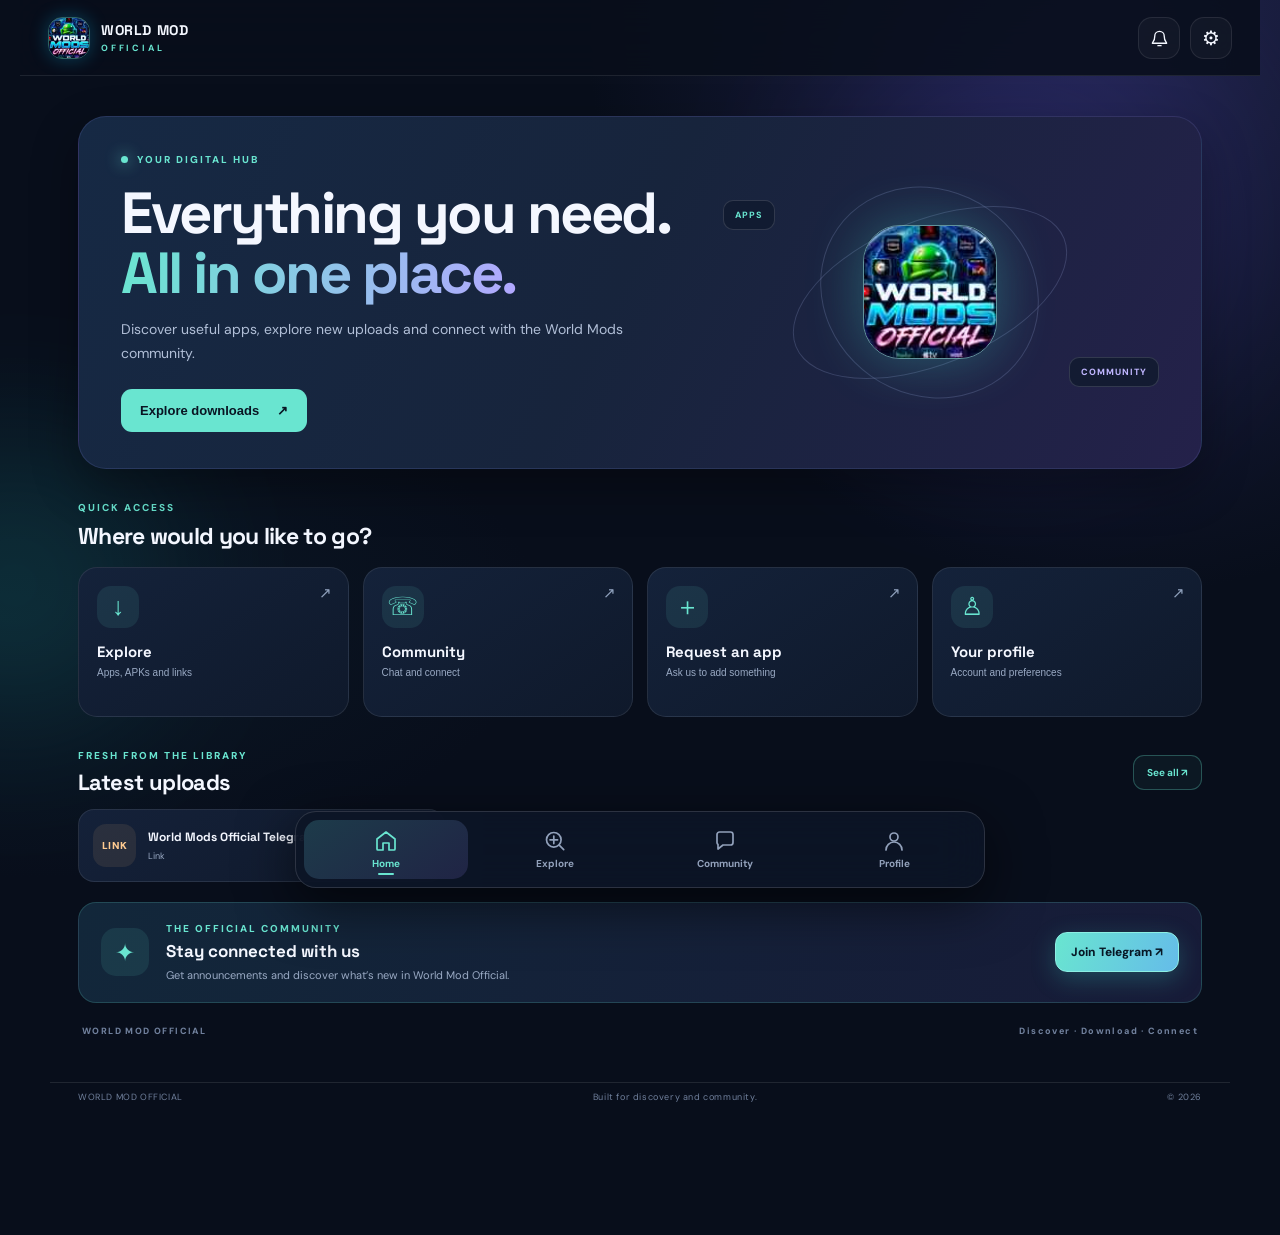
==== commit adbcbe47: "Rename public branding to World Mod Official" ====
--- a/index.html
+++ b/index.html
@@ -4,25 +4,25 @@
 <meta charset="utf-8">
 <meta name="viewport" content="width=device-width,initial-scale=1,viewport-fit=cover">
 <meta name="theme-color" content="#0b1020">
-<meta name="description" content="World Mods Official — discover apps, Android downloads, community and updates.">
+<meta name="description" content="World Mod Official — discover apps, Android downloads, community and updates.">
 <meta name="mobile-web-app-capable" content="yes">
 <meta name="apple-mobile-web-app-capable" content="yes">
 <meta name="apple-mobile-web-app-status-bar-style" content="black-translucent">
-<title>World Mods Official</title>
+<title>World Mod Official</title>
 <link rel="icon" href="favicon.svg" type="image/svg+xml">
 <link rel="apple-touch-icon" href="icons/icon-192.png">
 <link rel="manifest" href="./manifest.json">
 <link rel="stylesheet" href="styles.css">
 <link rel="stylesheet" href="pwa.css">
 <link rel="stylesheet" href="community.css">
-<link rel="stylesheet" href="app-shell.css?v=2">
+<link rel="stylesheet" href="app-shell.css?v=3">
 </head>
 <body class="app-experience">
 <div class="glow glow-a"></div><div class="glow glow-b"></div>
 <header class="app-topbar">
-  <a class="app-brand" href="#home" aria-label="World Mods Official home" data-open-tab="home">
+  <a class="app-brand" href="#home" aria-label="World Mod Official home" data-open-tab="home">
     <img src="favicon.svg" alt="" class="brand-avatar">
-    <span><b>WORLD MODS</b><small>OFFICIAL</small></span>
+    <span><b>WORLD MOD</b><small>OFFICIAL</small></span>
   </a>
   <div class="topbar-actions">
     <button class="icon-action notification-action" id="top-notifications" type="button" aria-label="Open notifications" data-open-tab="profile"><svg viewBox="0 0 24 24" aria-hidden="true"><path d="M18 9a6 6 0 0 0-12 0c0 7-3 7-3 9h18c0-2-3-2-3-9M10 21h4"/></svg><span id="notification-count" class="notification-count" hidden></span></button>
@@ -65,10 +65,10 @@
     </section>
     <section class="home-highlight">
       <div class="highlight-icon">✦</div>
-      <div class="highlight-copy"><span class="eyebrow">THE OFFICIAL COMMUNITY</span><h2>Stay connected with us</h2><p>Get announcements and discover what’s new in World Mods Official.</p></div>
+      <div class="highlight-copy"><span class="eyebrow">THE OFFICIAL COMMUNITY</span><h2>Stay connected with us</h2><p>Get announcements and discover what’s new in World Mod Official.</p></div>
       <a href="https://t.me/WORLDMODSOFFICIAI" target="_blank" rel="noopener noreferrer" class="telegram-join">Join Telegram ↗</a>
     </section>
-    <div class="home-footnote"><span>WORLD MODS OFFICIAL</span><span>Discover · Download · Connect</span></div>
+    <div class="home-footnote"><span>WORLD MOD OFFICIAL</span><span>Discover · Download · Connect</span></div>
   </section>
 
   <section id="explore-view" class="app-screen" aria-labelledby="explore-title">
@@ -85,9 +85,9 @@
         <label class="sort-label">Sort <select id="sort-items"><option value="newest">Newest</option><option value="popular">Most downloaded</option><option value="az">A–Z</option></select></label>
         <div class="filters"><button class="filter active" data-filter="all" type="button">All</button><button class="filter" data-filter="app" type="button">Apps</button><button class="filter" data-filter="video" type="button">Videos</button><button class="filter" data-filter="link" type="button">Links</button></div>
       </div>
-      <div id="library-grid" class="grid"><div class="empty"><h3>Loading World Mods Official…</h3><p>Getting the latest uploads.</p></div></div>
+      <div id="library-grid" class="grid"><div class="empty"><h3>Loading World Mod Official…</h3><p>Getting the latest uploads.</p></div></div>
     </section>
-    <div class="safety">Download only files and apps you trust. World Mods Official does not independently certify third-party files.</div>
+    <div class="safety">Download only files and apps you trust. World Mod Official does not independently certify third-party files.</div>
   </section>
 
   <section id="community-view" class="app-screen" aria-labelledby="community-title">
@@ -167,11 +167,12 @@
   <button type="button" class="bottom-nav-item" data-open-tab="profile"><svg class="nav-icon" viewBox="0 0 24 24" aria-hidden="true"><circle cx="12" cy="8" r="4"/><path d="M4 21a8 8 0 0 1 16 0"/></svg><b>Profile</b></button>
 </nav>
 
-<footer class="app-footer"><span>WORLD MODS OFFICIAL</span><span>Built for discovery and community.</span><span>© <span id="year"></span></span></footer>
-<script src="app.js?v=2"></script>
+<footer class="app-footer"><span>WORLD MOD OFFICIAL</span><span>Built for discovery and community.</span><span>© <span id="year"></span></span></footer>
+<script src="app.js?v=4"></script>
 <script src="community.js?v=2"></script>
 <script src="shoutout.js?v=2"></script>
-<script src="app-shell.js?v=1"></script>
+<script src="app-shell.js?v=3"></script>
+<script src="install-prompt.js?v=2"></script>
 <script src="pwa.js?v=1"></script>
 </body>
 </html>
--- a/app-shell.css
+++ b/app-shell.css
@@ -212,3 +212,37 @@
 .nav-icon{width:24px;height:24px;fill:none;stroke:currentColor;stroke-width:1.7;stroke-linecap:round;stroke-linejoin:round}
 @media(max-width:800px){.home-latest-list{grid-template-columns:1fr}}
 @media(max-width:560px){.home-latest{margin-top:25px}.home-latest-heading h2{font-size:19px}.home-latest-item{padding:12px}.home-latest-icon{width:40px;height:40px}.home-latest-list{gap:9px}.text-action{padding:9px 11px}.nav-icon{width:23px;height:23px}}
+
+
+/* App-store style metadata presentation */
+.app-icon-art{
+  display:block;
+  width:76px;
+  height:76px;
+  aspect-ratio:1;
+  object-fit:contain;
+  object-position:center;
+  padding:7px;
+  margin:2px auto 15px;
+  border-radius:20px;
+  background:linear-gradient(145deg,#1c2a43,#0d1728);
+  border:1px solid var(--app-line);
+}
+#explore-view .media-card:has(.app-icon-art){
+  display:flex;
+  flex-direction:column;
+}
+#explore-view .media-card:has(.app-icon-art) .card-title{
+  text-align:center;
+}
+#explore-view .media-card:has(.app-icon-art) .card-desc{
+  text-align:center;
+}
+#explore-view .media-card:has(.app-icon-art) .card-action{
+  margin-top:auto;
+}
+#explore-view .media-card:has(.app-icon-art) .card-meta{
+  flex-wrap:wrap;
+  justify-content:center;
+  text-align:center;
+}
